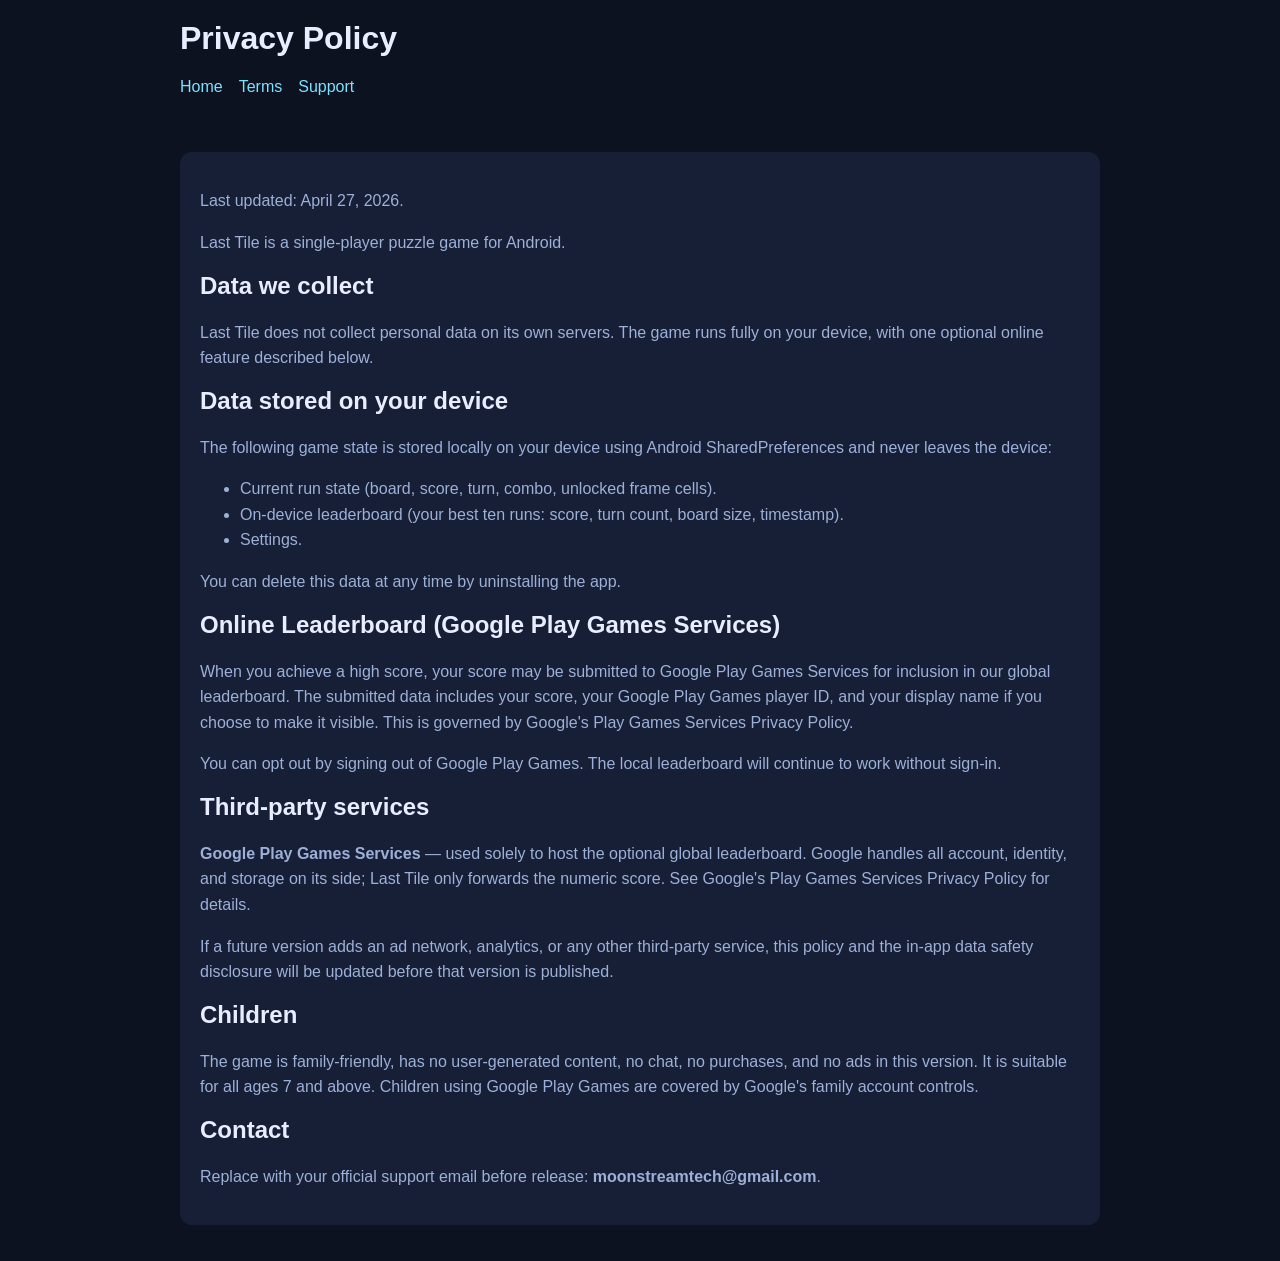
==== docs/privacy-policy/index.html @ 488b6eb4 "Add files via upload" ====
<!doctype html>
<html lang="en"><head><meta charset="UTF-8"><meta name="viewport" content="width=device-width, initial-scale=1.0"><title>Last Tile Privacy Policy</title><link rel="stylesheet" href="../assets/styles.css"></head>
<body><header><h1>Privacy Policy</h1><nav><a href="/LastTile/">Home</a><a href="/LastTile/terms/">Terms</a><a href="/LastTile/support/">Support</a></nav></header>
<main><section class="card"><p>Last updated: April 27, 2026.</p><p>Last Tile is a single-player puzzle game for Android.</p><h2>Data we collect</h2><p>Last Tile does not collect personal data on its own servers. The game runs fully on your device, with one optional online feature described below.</p><h2>Data stored on your device</h2><p>The following game state is stored locally on your device using Android SharedPreferences and never leaves the device:</p><ul><li>Current run state (board, score, turn, combo, unlocked frame cells).</li><li>On-device leaderboard (your best ten runs: score, turn count, board size, timestamp).</li><li>Settings.</li></ul><p>You can delete this data at any time by uninstalling the app.</p><h2>Online Leaderboard (Google Play Games Services)</h2><p>When you achieve a high score, your score may be submitted to Google Play Games Services for inclusion in our global leaderboard. The submitted data includes your score, your Google Play Games player ID, and your display name if you choose to make it visible. This is governed by Google's Play Games Services Privacy Policy.</p><p>You can opt out by signing out of Google Play Games. The local leaderboard will continue to work without sign-in.</p><h2>Third-party services</h2><p><strong>Google Play Games Services</strong> &mdash; used solely to host the optional global leaderboard. Google handles all account, identity, and storage on its side; Last Tile only forwards the numeric score. See Google's Play Games Services Privacy Policy for details.</p><p>If a future version adds an ad network, analytics, or any other third-party service, this policy and the in-app data safety disclosure will be updated before that version is published.</p><h2>Children</h2><p>The game is family-friendly, has no user-generated content, no chat, no purchases, and no ads in this version. It is suitable for all ages 7 and above. Children using Google Play Games are covered by Google's family account controls.</p><h2>Contact</h2><p>Replace with your official support email before release: <strong>moonstreamtech@gmail.com</strong>.</p></section></main></body></html>
---- docs/assets/styles.css ----
:root {
  --bg: #0d1220;
  --panel: #171f36;
  --text: #e8edff;
  --accent: #7ce2ff;
  --muted: #9db0d8;
}
* { box-sizing: border-box; }
body { margin: 0; font-family: Inter, Arial, sans-serif; background: var(--bg); color: var(--text); }
header, main, footer { max-width: 960px; margin: 0 auto; padding: 20px; }
nav a { color: var(--accent); margin-right: 16px; text-decoration: none; }
.card { background: var(--panel); border-radius: 12px; padding: 20px; margin: 16px 0; }
h1, h2 { margin-top: 0; }
p, li { color: var(--muted); line-height: 1.6; }
.badge { display: inline-block; background: #243052; color: var(--accent); padding: 6px 10px; border-radius: 999px; }
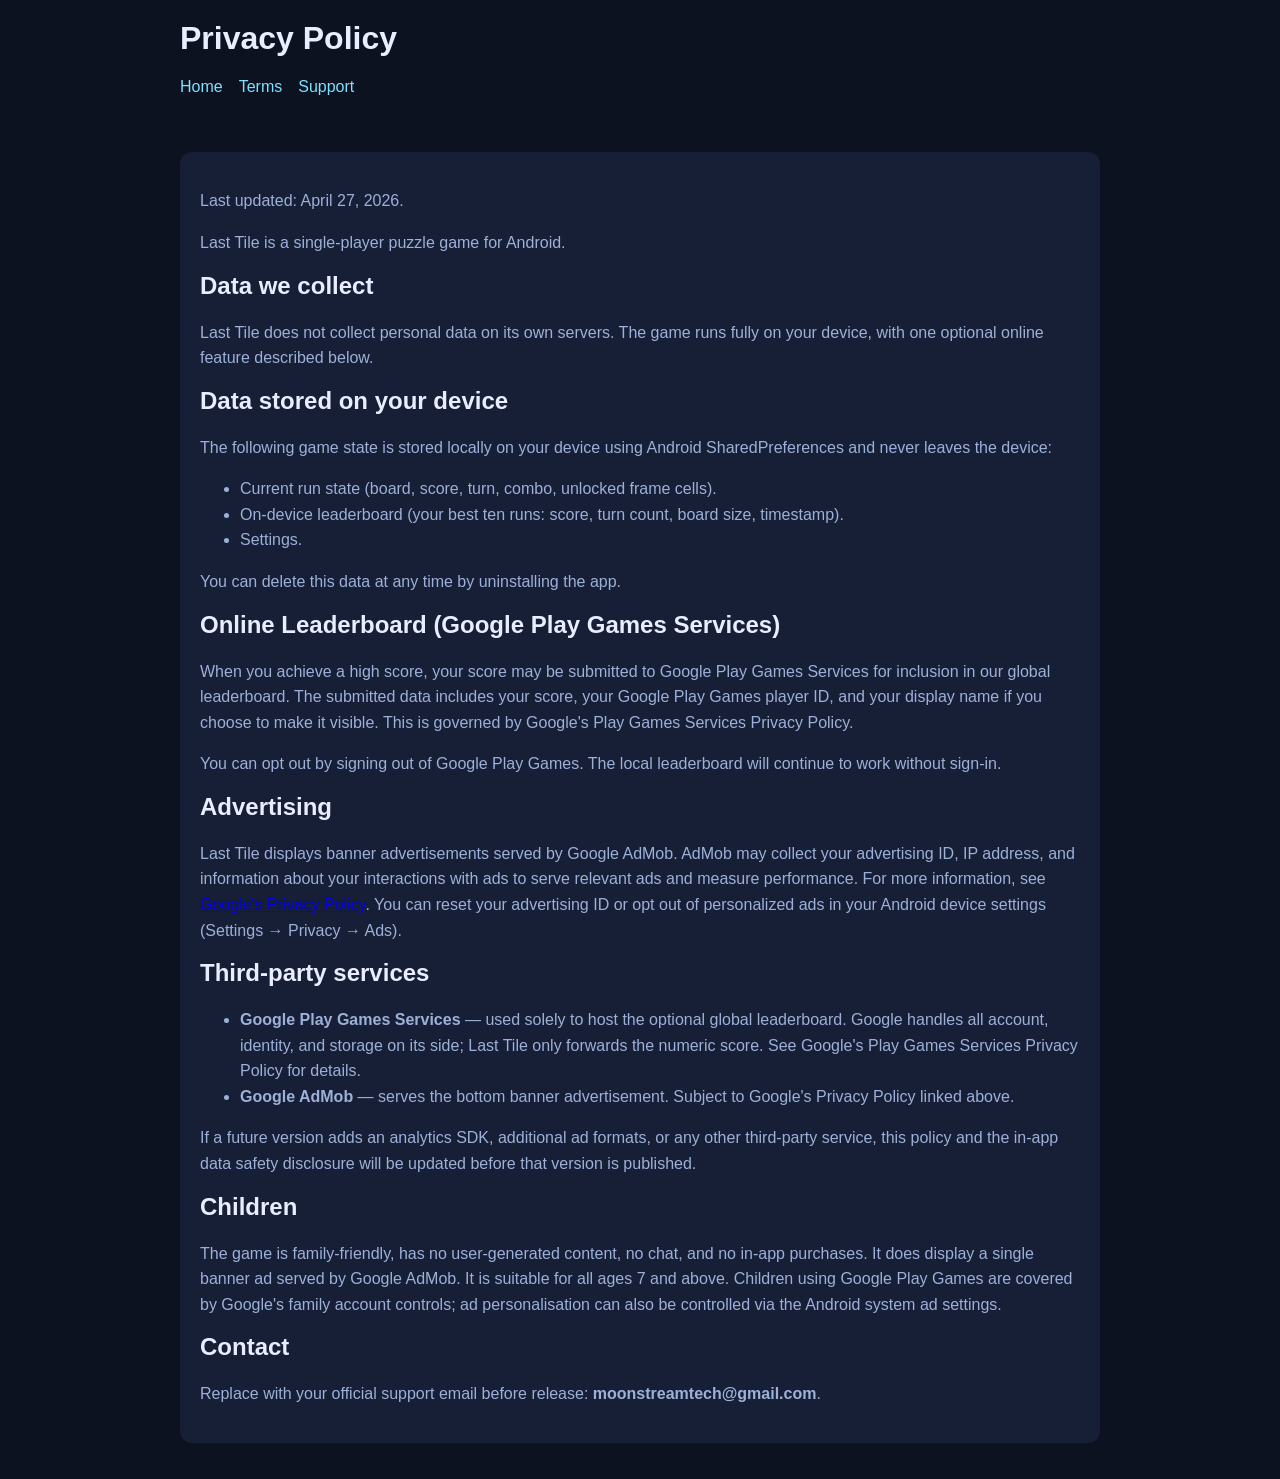
==== commit 3f7adc54: "Integrate AdMob banner with build-time secret injection" ====
--- a/docs/privacy-policy/index.html
+++ b/docs/privacy-policy/index.html
@@ -1,4 +1,4 @@
 <!doctype html>
 <html lang="en"><head><meta charset="UTF-8"><meta name="viewport" content="width=device-width, initial-scale=1.0"><title>Last Tile Privacy Policy</title><link rel="stylesheet" href="../assets/styles.css"></head>
 <body><header><h1>Privacy Policy</h1><nav><a href="/LastTile/">Home</a><a href="/LastTile/terms/">Terms</a><a href="/LastTile/support/">Support</a></nav></header>
-<main><section class="card"><p>Last updated: April 27, 2026.</p><p>Last Tile is a single-player puzzle game for Android.</p><h2>Data we collect</h2><p>Last Tile does not collect personal data on its own servers. The game runs fully on your device, with one optional online feature described below.</p><h2>Data stored on your device</h2><p>The following game state is stored locally on your device using Android SharedPreferences and never leaves the device:</p><ul><li>Current run state (board, score, turn, combo, unlocked frame cells).</li><li>On-device leaderboard (your best ten runs: score, turn count, board size, timestamp).</li><li>Settings.</li></ul><p>You can delete this data at any time by uninstalling the app.</p><h2>Online Leaderboard (Google Play Games Services)</h2><p>When you achieve a high score, your score may be submitted to Google Play Games Services for inclusion in our global leaderboard. The submitted data includes your score, your Google Play Games player ID, and your display name if you choose to make it visible. This is governed by Google's Play Games Services Privacy Policy.</p><p>You can opt out by signing out of Google Play Games. The local leaderboard will continue to work without sign-in.</p><h2>Third-party services</h2><p><strong>Google Play Games Services</strong> &mdash; used solely to host the optional global leaderboard. Google handles all account, identity, and storage on its side; Last Tile only forwards the numeric score. See Google's Play Games Services Privacy Policy for details.</p><p>If a future version adds an ad network, analytics, or any other third-party service, this policy and the in-app data safety disclosure will be updated before that version is published.</p><h2>Children</h2><p>The game is family-friendly, has no user-generated content, no chat, no purchases, and no ads in this version. It is suitable for all ages 7 and above. Children using Google Play Games are covered by Google's family account controls.</p><h2>Contact</h2><p>Replace with your official support email before release: <strong>moonstreamtech@gmail.com</strong>.</p></section></main></body></html>
+<main><section class="card"><p>Last updated: April 27, 2026.</p><p>Last Tile is a single-player puzzle game for Android.</p><h2>Data we collect</h2><p>Last Tile does not collect personal data on its own servers. The game runs fully on your device, with one optional online feature described below.</p><h2>Data stored on your device</h2><p>The following game state is stored locally on your device using Android SharedPreferences and never leaves the device:</p><ul><li>Current run state (board, score, turn, combo, unlocked frame cells).</li><li>On-device leaderboard (your best ten runs: score, turn count, board size, timestamp).</li><li>Settings.</li></ul><p>You can delete this data at any time by uninstalling the app.</p><h2>Online Leaderboard (Google Play Games Services)</h2><p>When you achieve a high score, your score may be submitted to Google Play Games Services for inclusion in our global leaderboard. The submitted data includes your score, your Google Play Games player ID, and your display name if you choose to make it visible. This is governed by Google's Play Games Services Privacy Policy.</p><p>You can opt out by signing out of Google Play Games. The local leaderboard will continue to work without sign-in.</p><h2>Advertising</h2><p>Last Tile displays banner advertisements served by Google AdMob. AdMob may collect your advertising ID, IP address, and information about your interactions with ads to serve relevant ads and measure performance. For more information, see <a href="https://policies.google.com/privacy">Google's Privacy Policy</a>. You can reset your advertising ID or opt out of personalized ads in your Android device settings (Settings &rarr; Privacy &rarr; Ads).</p><h2>Third-party services</h2><ul><li><strong>Google Play Games Services</strong> &mdash; used solely to host the optional global leaderboard. Google handles all account, identity, and storage on its side; Last Tile only forwards the numeric score. See Google's Play Games Services Privacy Policy for details.</li><li><strong>Google AdMob</strong> &mdash; serves the bottom banner advertisement. Subject to Google's Privacy Policy linked above.</li></ul><p>If a future version adds an analytics SDK, additional ad formats, or any other third-party service, this policy and the in-app data safety disclosure will be updated before that version is published.</p><h2>Children</h2><p>The game is family-friendly, has no user-generated content, no chat, and no in-app purchases. It does display a single banner ad served by Google AdMob. It is suitable for all ages 7 and above. Children using Google Play Games are covered by Google's family account controls; ad personalisation can also be controlled via the Android system ad settings.</p><h2>Contact</h2><p>Replace with your official support email before release: <strong>moonstreamtech@gmail.com</strong>.</p></section></main></body></html>
